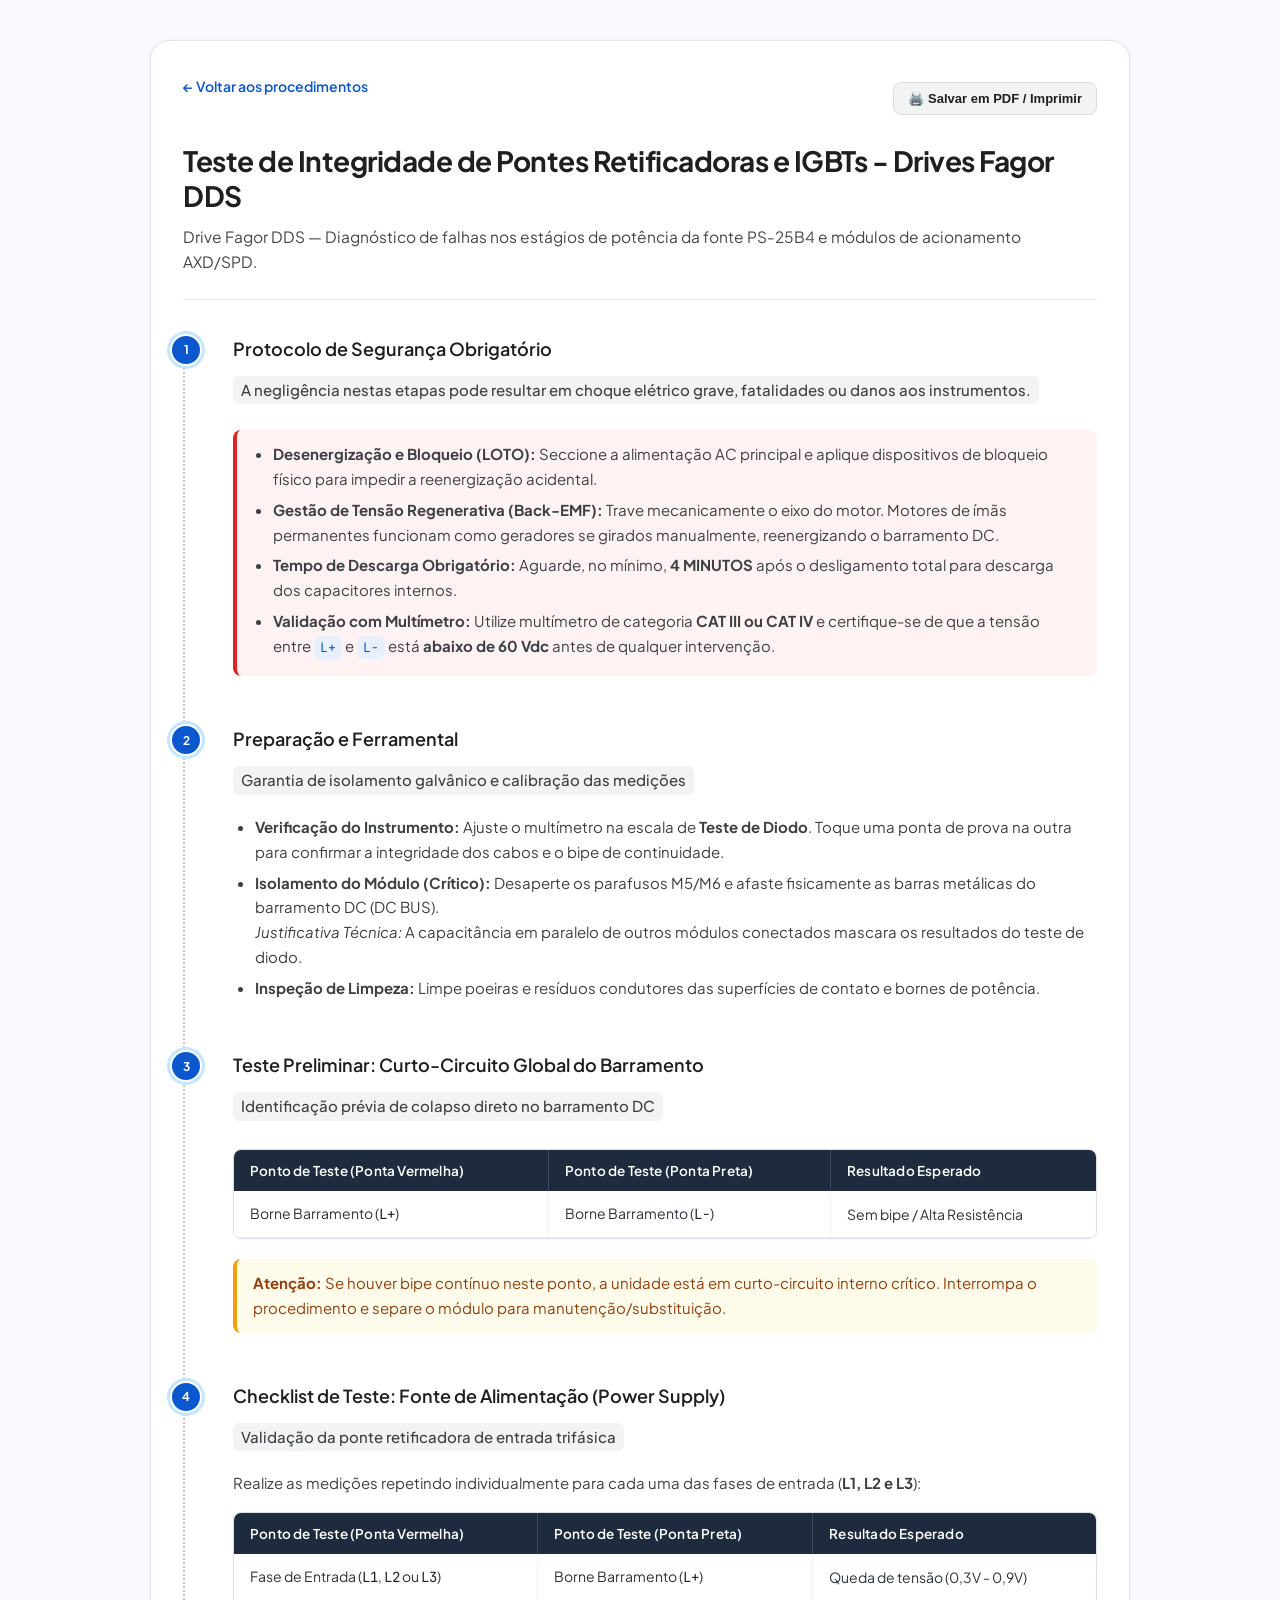
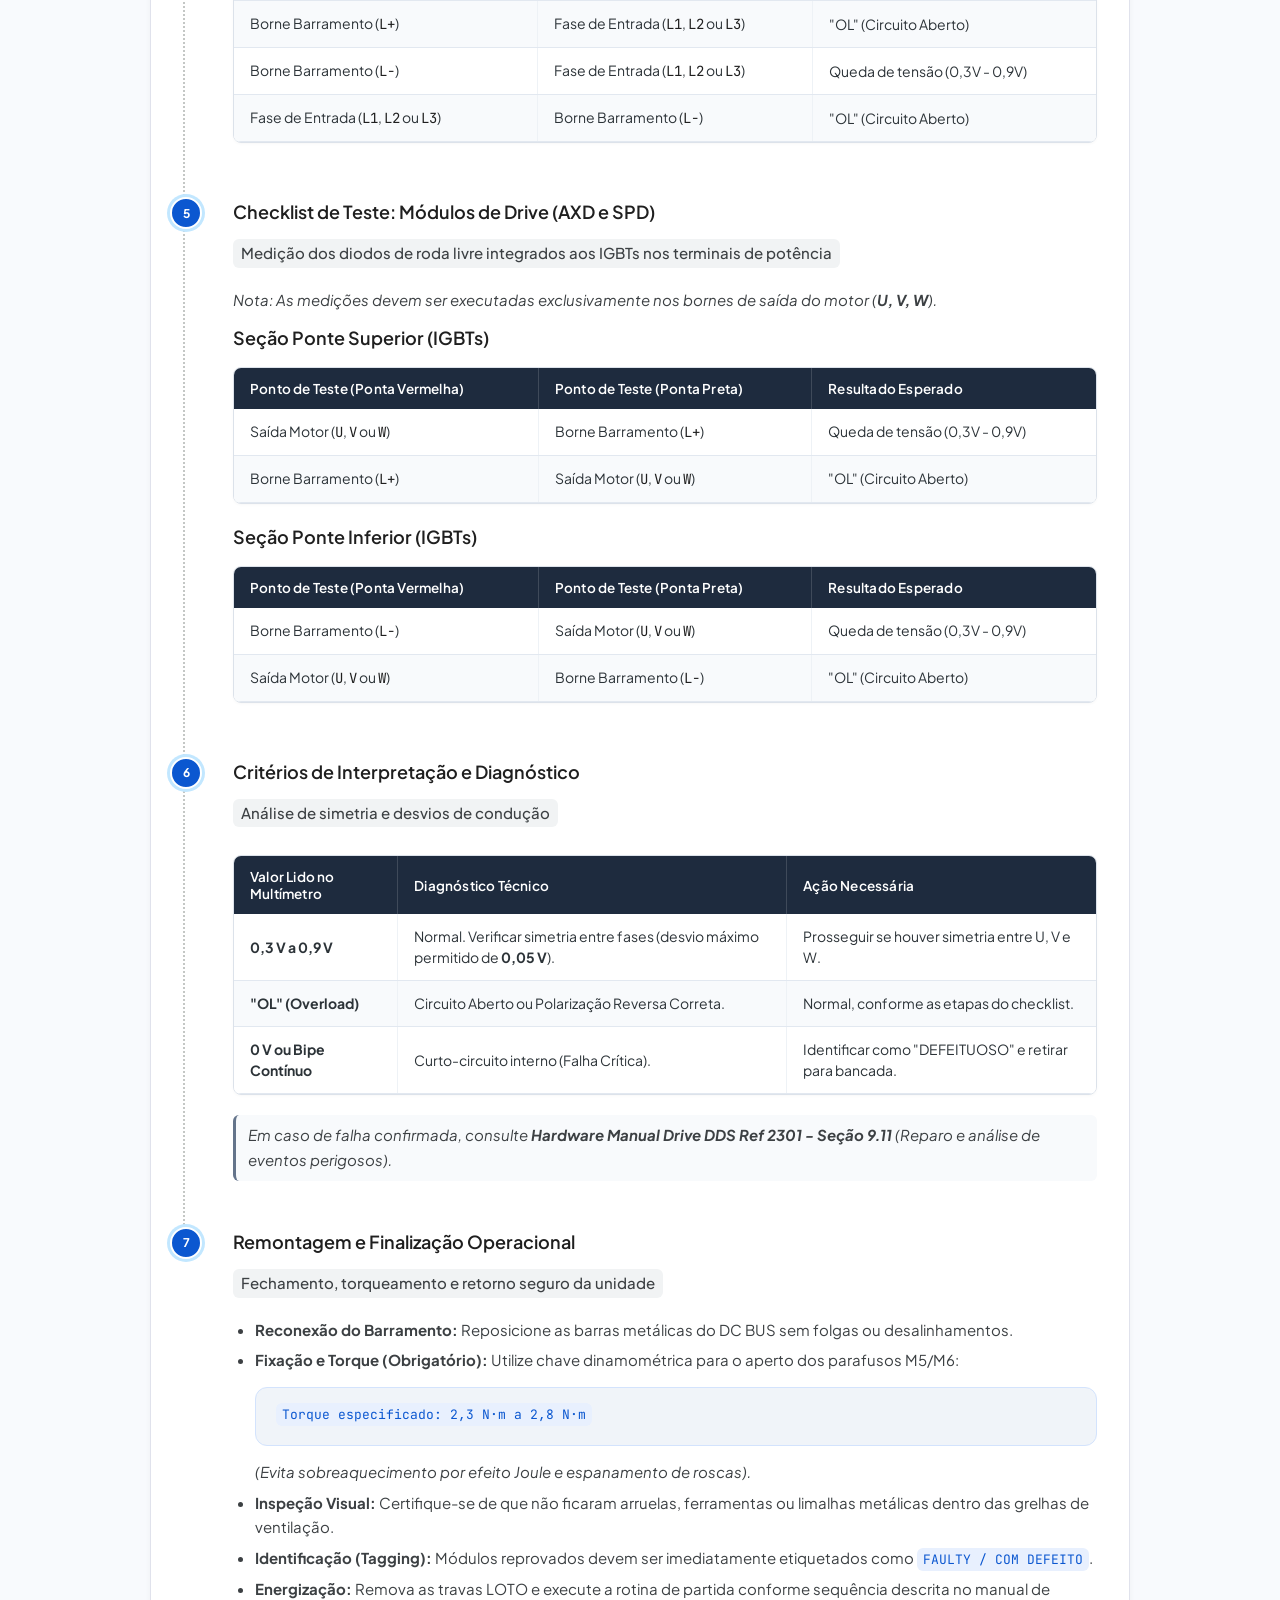
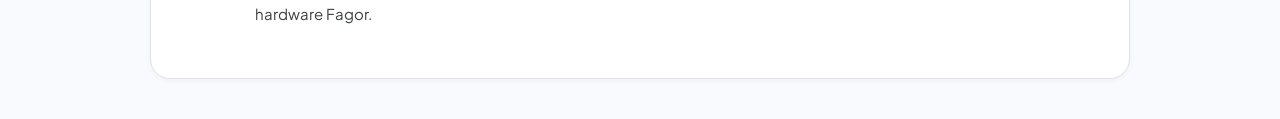
==== fagor/teste-igbts-fagor.html @ 400e3b6c "Atualiza documentação e estrutura de HTML para procedimentos no Hyper-V, adiciona estilo para impres" ====
<!DOCTYPE html>
<html lang="pt-BR">
<head>
    <meta charset="UTF-8">
    <meta name="viewport" content="width=device-width, initial-scale=1.0">
    <title>Teste de Integridade de Pontes Retificadoras e IGBTs - Drives Fagor DDS</title>
    <link rel="stylesheet" href="../css/style.css">
</head>
<body>
    <!-- Rodapé repetido em todas as páginas impressas -->
    <div class="print-footer-all">
        <span><strong>Elaborado por:</strong> Gustavo Vieira Ermelino &bull; e-mail: g3gustavo@gmail.com</span>
    </div>
    
    <div class="container">
        <!-- Retorno ao Menu e Salvar/Imprimir-->
        <div class="doc-actions">
            <a href="../index.html" class="nav-back">← Voltar aos procedimentos</a>
            <button onclick="window.print()" class="btn-print">🖨️ Salvar em PDF / Imprimir</button>
        </div>
                <!-- Cabeçalho do Procedimento -->
        <header class="doc-header">
            <h1>Teste de Integridade de Pontes Retificadoras e IGBTs - Drives Fagor DDS</h1>
            <p class="subtitle">Drive Fagor DDS — Diagnóstico de falhas nos estágios de potência da fonte PS-25B4 e módulos de acionamento AXD/SPD.</p>
        </header>

        <!-- Stepper / Fluxo de Passos -->
        <main class="stepper">

            <!-- Passo 1: Segurança Obrigatória -->
            <div class="step">
                    <h3>Protocolo de Segurança Obrigatório</h3>
                    <p class="step-subtitle">A negligência nestas etapas pode resultar em choque elétrico grave, fatalidades ou danos aos instrumentos.</p>
                    
                    <div class="alert-box danger">
                        <ul>
                            <li><strong>Desenergização e Bloqueio (LOTO):</strong> Seccione a alimentação AC principal e aplique dispositivos de bloqueio físico para impedir a reenergização acidental.</li>
                            <li><strong>Gestão de Tensão Regenerativa (Back-EMF):</strong> Trave mecanicamente o eixo do motor. Motores de ímãs permanentes funcionam como geradores se girados manualmente, reenergizando o barramento DC.</li>
                            <li><strong>Tempo de Descarga Obrigatório:</strong> Aguarde, no mínimo, <strong>4 MINUTOS</strong> após o desligamento total para descarga dos capacitores internos.</li>
                            <li><strong>Validação com Multímetro:</strong> Utilize multímetro de categoria <strong>CAT III ou CAT IV</strong> e certifique-se de que a tensão entre <code>L+</code> e <code>L-</code> está <strong>abaixo de 60 Vdc</strong> antes de qualquer intervenção.</li>
                        </ul>
                </div>
            </div>

            <!-- Passo 2: Preparação e Ferramental -->
            <div class="step">
                    <h3>Preparação e Ferramental</h3>
                    <p class="step-subtitle">Garantia de isolamento galvânico e calibração das medições</p>
                    
                    <ul>
                        <li><strong>Verificação do Instrumento:</strong> Ajuste o multímetro na escala de <strong>Teste de Diodo</strong>. Toque uma ponta de prova na outra para confirmar a integridade dos cabos e o bipe de continuidade.</li>
                        <li><strong>Isolamento do Módulo (Crítico):</strong> Desaperte os parafusos M5/M6 e afaste fisicamente as barras metálicas do barramento DC (DC BUS).
                            <br><em>Justificativa Técnica:</em> A capacitância em paralelo de outros módulos conectados mascara os resultados do teste de diodo.</li>
                        <li><strong>Inspeção de Limpeza:</strong> Limpe poeiras e resíduos condutores das superfícies de contato e bornes de potência.</li>
                    </ul>
            </div>

            <!-- Passo 3: Curto-Circuito Global do Barramento -->
            <div class="step">
                    <h3>Teste Preliminar: Curto-Circuito Global do Barramento</h3>
                    <p class="step-subtitle">Identificação prévia de colapso direto no barramento DC</p>
                    
                    <div class="table-responsive">
                        <table>
                            <thead>
                                <tr>
                                    <th>Ponto de Teste (Ponta Vermelha)</th>
                                    <th>Ponto de Teste (Ponta Preta)</th>
                                    <th>Resultado Esperado</th>
                                </tr>
                            </thead>
                            <tbody>
                                <tr>
                                    <td>Borne Barramento (<code>L+</code>)</td>
                                    <td>Borne Barramento (<code>L-</code>)</td>
                                    <td>Sem bipe / Alta Resistência</td>
                                </tr>
                            </tbody>
                        </table>
                    </div>

                    <div class="callout warning">
                        <p><strong>Atenção:</strong> Se houver bipe contínuo neste ponto, a unidade está em curto-circuito interno crítico. Interrompa o procedimento e separe o módulo para manutenção/substituição.</p>
                    </div>
            </div>

            <!-- Passo 4: Fonte PS-25B4 -->
            <div class="step">
                    <h3>Checklist de Teste: Fonte de Alimentação (Power Supply)</h3>
                    <p class="step-subtitle">Validação da ponte retificadora de entrada trifásica</p>
                    
                    <p>Realize as medições repetindo individualmente para cada uma das fases de entrada (<strong>L1, L2 e L3</strong>):</p>
                    
                    <div class="table-responsive">
                        <table>
                            <thead>
                                <tr>
                                    <th>Ponto de Teste (Ponta Vermelha)</th>
                                    <th>Ponto de Teste (Ponta Preta)</th>
                                    <th>Resultado Esperado</th>
                                </tr>
                            </thead>
                            <tbody>
                                <tr>
                                    <td>Fase de Entrada (<code>L1</code>, <code>L2</code> ou <code>L3</code>)</td>
                                    <td>Borne Barramento (<code>L+</code>)</td>
                                    <td>Queda de tensão (0,3V - 0,9V)</td>
                                </tr>
                                <tr>
                                    <td>Borne Barramento (<code>L+</code>)</td>
                                    <td>Fase de Entrada (<code>L1</code>, <code>L2</code> ou <code>L3</code>)</td>
                                    <td>"OL" (Circuito Aberto)</td>
                                </tr>
                                <tr>
                                    <td>Borne Barramento (<code>L-</code>)</td>
                                    <td>Fase de Entrada (<code>L1</code>, <code>L2</code> ou <code>L3</code>)</td>
                                    <td>Queda de tensão (0,3V - 0,9V)</td>
                                </tr>
                                <tr>
                                    <td>Fase de Entrada (<code>L1</code>, <code>L2</code> ou <code>L3</code>)</td>
                                    <td>Borne Barramento (<code>L-</code>)</td>
                                    <td>"OL" (Circuito Aberto)</td>
                                </tr>
                            </tbody>
                        </table>
                    </div>
            </div>

            <!-- Passo 5: Módulos AXD e SPD -->
            <div class="step">
                    <h3>Checklist de Teste: Módulos de Drive (AXD e SPD)</h3>
                    <p class="step-subtitle">Medição dos diodos de roda livre integrados aos IGBTs nos terminais de potência</p>
                    
                    <p><em>Nota: As medições devem ser executadas exclusivamente nos bornes de saída do motor (<strong>U, V, W</strong>).</em></p>

                    <h3>Seção Ponte Superior (IGBTs)</h3>
                    <div class="table-responsive">
                        <table>
                            <thead>
                                <tr>
                                    <th>Ponto de Teste (Ponta Vermelha)</th>
                                    <th>Ponto de Teste (Ponta Preta)</th>
                                    <th>Resultado Esperado</th>
                                </tr>
                            </thead>
                            <tbody>
                                <tr>
                                    <td>Saída Motor (<code>U</code>, <code>V</code> ou <code>W</code>)</td>
                                    <td>Borne Barramento (<code>L+</code>)</td>
                                    <td>Queda de tensão (0,3V - 0,9V)</td>
                                </tr>
                                <tr>
                                    <td>Borne Barramento (<code>L+</code>)</td>
                                    <td>Saída Motor (<code>U</code>, <code>V</code> ou <code>W</code>)</td>
                                    <td>"OL" (Circuito Aberto)</td>
                                </tr>
                            </tbody>
                        </table>
                    </div>

                    <h3>Seção Ponte Inferior (IGBTs)</h3>
                    <div class="table-responsive">
                        <table>
                            <thead>
                                <tr>
                                    <th>Ponto de Teste (Ponta Vermelha)</th>
                                    <th>Ponto de Teste (Ponta Preta)</th>
                                    <th>Resultado Esperado</th>
                                </tr>
                            </thead>
                            <tbody>
                                <tr>
                                    <td>Borne Barramento (<code>L-</code>)</td>
                                    <td>Saída Motor (<code>U</code>, <code>V</code> ou <code>W</code>)</td>
                                    <td>Queda de tensão (0,3V - 0,9V)</td>
                                </tr>
                                <tr>
                                    <td>Saída Motor (<code>U</code>, <code>V</code> ou <code>W</code>)</td>
                                    <td>Borne Barramento (<code>L-</code>)</td>
                                    <td>"OL" (Circuito Aberto)</td>
                                </tr>
                            </tbody>
                        </table>
                    </div>
            </div>

            <!-- Passo 6: Critérios de Interpretação -->
            <div class="step">
                    <h3>Critérios de Interpretação e Diagnóstico</h3>
                    <p class="step-subtitle">Análise de simetria e desvios de condução</p>
                    
                    <div class="table-responsive">
                        <table>
                            <thead>
                                <tr>
                                    <th>Valor Lido no Multímetro</th>
                                    <th>Diagnóstico Técnico</th>
                                    <th>Ação Necessária</th>
                                </tr>
                            </thead>
                            <tbody>
                                <tr>
                                    <td><strong>0,3 V a 0,9 V</strong></td>
                                    <td>Normal. Verificar simetria entre fases (desvio máximo permitido de <strong>0,05 V</strong>).</td>
                                    <td>Prosseguir se houver simetria entre U, V e W.</td>
                                </tr>
                                <tr>
                                    <td><strong>"OL" (Overload)</strong></td>
                                    <td>Circuito Aberto ou Polarização Reversa Correta.</td>
                                    <td>Normal, conforme as etapas do checklist.</td>
                                </tr>
                                <tr>
                                    <td><strong>0 V ou Bipe Contínuo</strong></td>
                                    <td>Curto-circuito interno (Falha Crítica).</td>
                                    <td>Identificar como "DEFEITUOSO" e retirar para bancada.</td>
                                </tr>
                            </tbody>
                        </table>
                    </div>

                    <p class="info-note"><em>Em caso de falha confirmada, consulte <strong>Hardware Manual Drive DDS Ref 2301 - Seção 9.11</strong> (Reparo e análise de eventos perigosos).</em></p>
            </div>

            <!-- Passo 7: Remontagem (Último passo com classe .step-last) -->
            <div class="step step-last">
                    <h3>Remontagem e Finalização Operacional</h3>
                    <p class="step-subtitle">Fechamento, torqueamento e retorno seguro da unidade</p>
                    
                    <ul>
                        <li><strong>Reconexão do Barramento:</strong> Reposicione as barras metálicas do DC BUS sem folgas ou desalinhamentos.</li>
                        <li><strong>Fixação e Torque (Obrigatório):</strong> Utilize chave dinamométrica para o aperto dos parafusos M5/M6:
                            <pre><code>Torque especificado: 2,3 N·m a 2,8 N·m</code></pre>
                            <em>(Evita sobreaquecimento por efeito Joule e espanamento de roscas).</em>
                        </li>
                        <li><strong>Inspeção Visual:</strong> Certifique-se de que não ficaram arruelas, ferramentas ou limalhas metálicas dentro das grelhas de ventilação.</li>
                        <li><strong>Identificação (Tagging):</strong> Módulos reprovados devem ser imediatamente etiquetados como <code>FAULTY / COM DEFEITO</code>.</li>
                        <li><strong>Energização:</strong> Remova as travas LOTO e execute a rotina de partida conforme sequência descrita no manual de hardware Fagor.</li>
                    </ul>
            </div>

        </main> <!-- /.stepper -->
    </div> <!-- /.container -->

</body>
</html>
---- css/style.css ----
/* =======================================================
   TEMA CLARO - ESTILO GOOGLE / GEMINI / NOTEBOOKLM
   Importação via Google Fonts Oficial (100% compatível)
   ======================================================= */
@import url('https://fonts.googleapis.com/css2?family=Plus+Jakarta+Sans:ital,wght@0,400;0,500;0,600;0,700;1,400&family=JetBrains+Mono:wght@400;500;600&display=swap');

* {
  box-sizing: border-box;
}

body {
  /* Tipografia arredondada estilo Google Material 3 */
  font-family: 'Plus Jakarta Sans', -apple-system, BlinkMacSystemFont, "Segoe UI", Roboto, sans-serif;
  background-color: #f8fafd; /* Fundo cinza suave do Gemini */
  color: #1f1f1f;
  margin: 0;
  padding: 40px 16px;
  display: flex;
  justify-content: center;
  -webkit-font-smoothing: antialiased;
}

.container {
  width: 100%;
  max-width: 980px;
  background-color: #ffffff;
  border: 1px solid #e0e2ec;
  border-radius: 20px; /* Bordas suaves de card */
  padding: 36px 32px;
  box-shadow: 0 2px 6px rgba(0, 0, 0, 0.04);
}

/* Botão de retorno */
.nav-back {
  display: inline-flex;
  align-items: center;
  gap: 6px;
  color: #0b57d0; /* Azul característico Google */
  text-decoration: none;
  font-size: 14px;
  font-weight: 600;
  margin-bottom: 24px;
  transition: opacity 0.15s ease;
}

.nav-back:hover {
  opacity: 0.8;
  text-decoration: underline;
}

/* Cabeçalho Principal (Maior e com mais presença) */
.doc-header {
  border-bottom: 1px solid #e0e2ec;
  padding-bottom: 24px;
  margin-bottom: 36px;
}

.doc-header h1 {
  color: #1f1f1f;
  font-size: 28px; /* Aumentado para dar peso de título */
  font-weight: 700;
  margin: 0 0 12px 0;
  letter-spacing: -0.5px;
}

.doc-header p {
  color: #444746;
  font-size: 15.5px; /* Mais legível */
  line-height: 1.6;
  margin: 0;
}

/* Stepper: Linha conectora e contador */
.stepper {
  counter-reset: step-counter;
}

.step, .step-last {
  counter-increment: step-counter;
  position: relative;
  padding-left: 48px; /* Mais espaço entre o círculo e o texto */
  padding-bottom: 36px;
  border-left: 2px dotted #c4c7c5;
}

/* Círculo com o número (Maior e com anel de destaque) */
.step::before, .step-last::before {
  content: counter(step-counter);
  position: absolute;
  left: -15px;
  top: -2px;
  width: 28px;
  height: 28px;
  border-radius: 50%;
  background: #0b57d0;
  border: 2px solid #ffffff;
  box-shadow: 0 0 0 3px #c2e7ff; /* Anel azul claro característico do Material Design */
  color: #ffffff;
  font-size: 12px;
  font-weight: 700;
  display: flex;
  align-items: center;
  justify-content: center;
}

.step-last {
  border-left: 2px solid transparent !important;
  padding-bottom: 0;
}

/* Títulos dos Passos */
.step h3, .step-last h3 {
  margin: 0 0 6px 0;
  font-size: 18px; /* Destacado em relação ao corpo */
  font-weight: 600;
  line-height: 26px;
  color: #1f1f1f;
}

/* Subtítulo / Badge de contexto */
.step-subtitle {
  display: inline-block;
  font-size: 13px;
  font-weight: 500;
  color: #5f6368;
  background-color: #f1f3f4;
  padding: 2px 8px;
  border-radius: 6px;
  margin-bottom: 12px;
}

/* Textos e Listas */
.step p, .step-last p {
  font-size: 15px;
  line-height: 1.65;
  color: #3c4043;
  margin: 8px 0 12px 0;
}

.step ul, .step-last ul {
  margin: 8px 0 16px 0;
  padding-left: 22px;
  font-size: 15px;
  line-height: 1.65;
  color: #3c4043;
}

.step li, .step-last li {
  margin-bottom: 6px;
}

/* Bloco de Código Estilo Gemini */
pre {
  background-color: #f0f4f9; /* Fundo cinza-azulado do Gemini */
  border: 1px solid #d3e3fd;
  border-radius: 12px;
  padding: 16px 20px;
  overflow-x: auto;
  margin: 14px 0;
}

code {
  font-family: 'JetBrains Mono', Consolas, monospace;
  font-size: 14px; /* Tamanho confortável para leitura de comandos */
  color: #1f1f1f;
  line-height: 1.5;
}

/* Código em linha (dentro do texto comum) */
p code, li code {
  background-color: #e8f0fe;
  color: #0b57d0;
  padding: 3px 6px;
  border-radius: 6px;
  font-size: 13px;
  font-family: 'JetBrains Mono', Consolas, monospace;
}

/* Imagens dos Passos */
.step-img {
  max-width: 100%;
  border-radius: 12px;
  border: 1px solid #e0e2ec;
  margin: 14px 0;
  display: block;
}
/* =======================================================
   TABELAS TÉCNICAS (ESTILO DASHBOARD / DOCS)
   ======================================================= */
.table-responsive {
  width: 100%;
  overflow-x: auto;
  margin: 16px 0 20px 0;
  border-radius: 8px;
  border: 1px solid #dce2ea;
  box-shadow: 0 1px 3px rgba(0, 0, 0, 0.03);
}

table {
  width: 100%;
  border-collapse: collapse;
  font-size: 14px;
  text-align: left;
  background-color: #ffffff;
}

thead tr {
  background-color: #1e2b3e; /* Azul marinho escuro dos exemplos */
  color: #ffffff;
}

th {
  padding: 12px 16px;
  font-weight: 600;
  font-size: 13.5px;
  letter-spacing: 0.2px;
  border-right: 1px solid rgba(255, 255, 255, 0.15);
}

th:last-child {
  border-right: none;
}

td {
  padding: 12px 16px;
  color: #2c3338;
  border-bottom: 1px solid #e2e8f0;
  border-right: 1px solid #eef2f6;
  line-height: 1.5;
  vertical-align: middle;
}

td:last-child {
  border-right: none;
}

/* Linhas zebradas suaves */
tbody tr:nth-child(even) {
  background-color: #f8fafc;
}

tbody tr:hover {
  background-color: #f1f5f9;
}

/* Alertas e avisos usados na página */
.alert-box.danger {
  background-color: #fef2f2;
  border-left: 4px solid #dc2626;
  border-radius: 8px;
  padding: 12px 18px;
  margin: 14px 0;
}

.alert-box.danger ul {
  margin: 0;
  padding-left: 18px;
}

.callout.warning {
  background-color: #fffbeb;
  border-left: 4px solid #f59e0b;
  border-radius: 8px;
  padding: 12px 16px;
  margin: 14px 0;
}

.callout.warning p {
  margin: 0;
  color: #92400e;
}

.info-note {
  font-size: 13.5px;
  color: #475569;
  background-color: #f8fafc;
  padding: 8px 12px;
  border-radius: 6px;
  border-left: 3px solid #64748b;
  margin-top: 10px;
}
/* =======================================================
   BARRA DE AÇÕES (PRINT / PDF / VOLTAR)
   ======================================================= */
/* Barra de ações do topo */
.doc-actions {
  display: flex;
  justify-content: space-between;
  align-items: center;
  margin-bottom: 24px;
}

/* Botão de impressão estilo Google */
.btn-print {
  display: inline-flex;
  align-items: center;
  gap: 6px;
  background-color: #f1f3f4;
  color: #1f1f1f;
  border: 1px solid #dadce0;
  padding: 8px 14px;
  border-radius: 8px;
  font-size: 13px;
  font-weight: 600;
  cursor: pointer;
  transition: background-color 0.2s;
}

.btn-print:hover {
  background-color: #e8eaed;
}

/* =======================================================
   REGRAS EXCLUSIVAS PARA IMPRESSÃO / SALVAR PDF
   ======================================================= */
@media print {
  body {
    background-color: #ffffff;
    padding: 0;
  }

  .container {
    border: none;
    box-shadow: none;
    padding: 0;
    max-width: 96%;
  }

  /* Oculta os botões para não saírem na folha/PDF */
  .doc-actions,
  .nav-back,
  .btn-print {
    display: none !important;
  }

  /* Evita que blocos importantes quebrem no meio da página */
  .step, .table-responsive, pre {
    page-break-inside: avoid;
  }
  /* Força o navegador a renderizar todas as cores de fundo e bordas */
  *,
  *::before,
  *::after {
    -webkit-print-color-adjust: exact !important;
    print-color-adjust: exact !important;
  }

  /* Garante especificamente o azul marinho do cabeçalho da tabela */
  thead tr {
    background-color: #1e2b3e !important;
    color: #ffffff !important;
  }

  /* Mantém as zebras das linhas pares */
  tbody tr:nth-child(even) {
    background-color: #f8fafc !important;
  }

  /* Mantém o fundo dos blocos de código */
  pre {
    background-color: #f0f4f9 !important;
    border-color: #d3e3fd !important;
  }
}
/* =======================================================
    RODAPÉ FIXO PARA IMPRESSÃO / PDF
   ======================================================= */
/* Oculta o rodapé durante o uso normal da página web */
.print-footer-all {
  display: none;
}

@media print {
  /* Reserva espaço na parte inferior de cada folha para o texto não sobrepor */
  @page {
    margin-top: 15mm;
    margin-bottom: 20mm;
    margin-left: 15mm;
    margin-right: 15mm;
  }

  /* Faz o navegador carimbar o elemento no rodapé de todas as páginas geradas */
  .print-footer-all {
    display: block !important;
    position: fixed;
    bottom: 0;
    left: 0;
    right: 0;
    width: 100%;
    text-align: center;
    font-size: 11px;
    color: #444746;
    padding-top: 6px;
    border-top: 1px solid #dce2ea;
    background-color: #ffffff;
  }
}
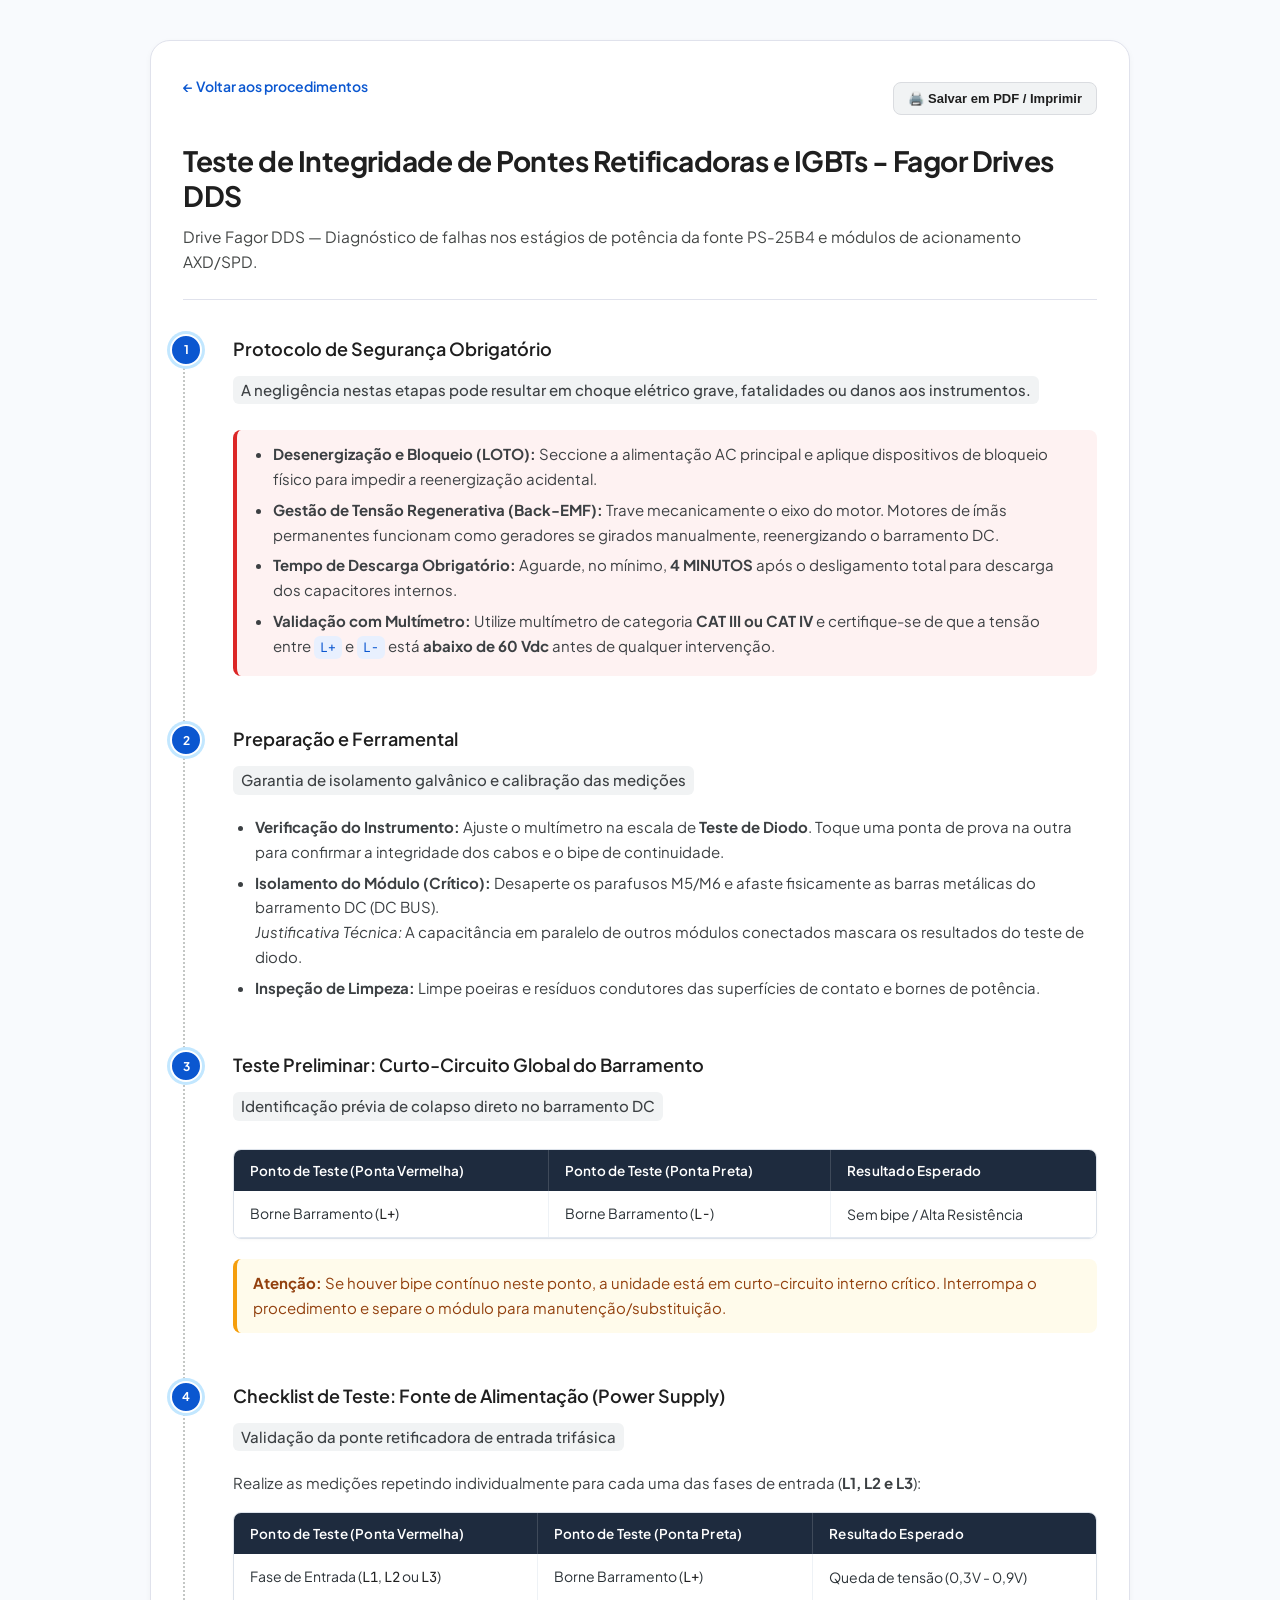
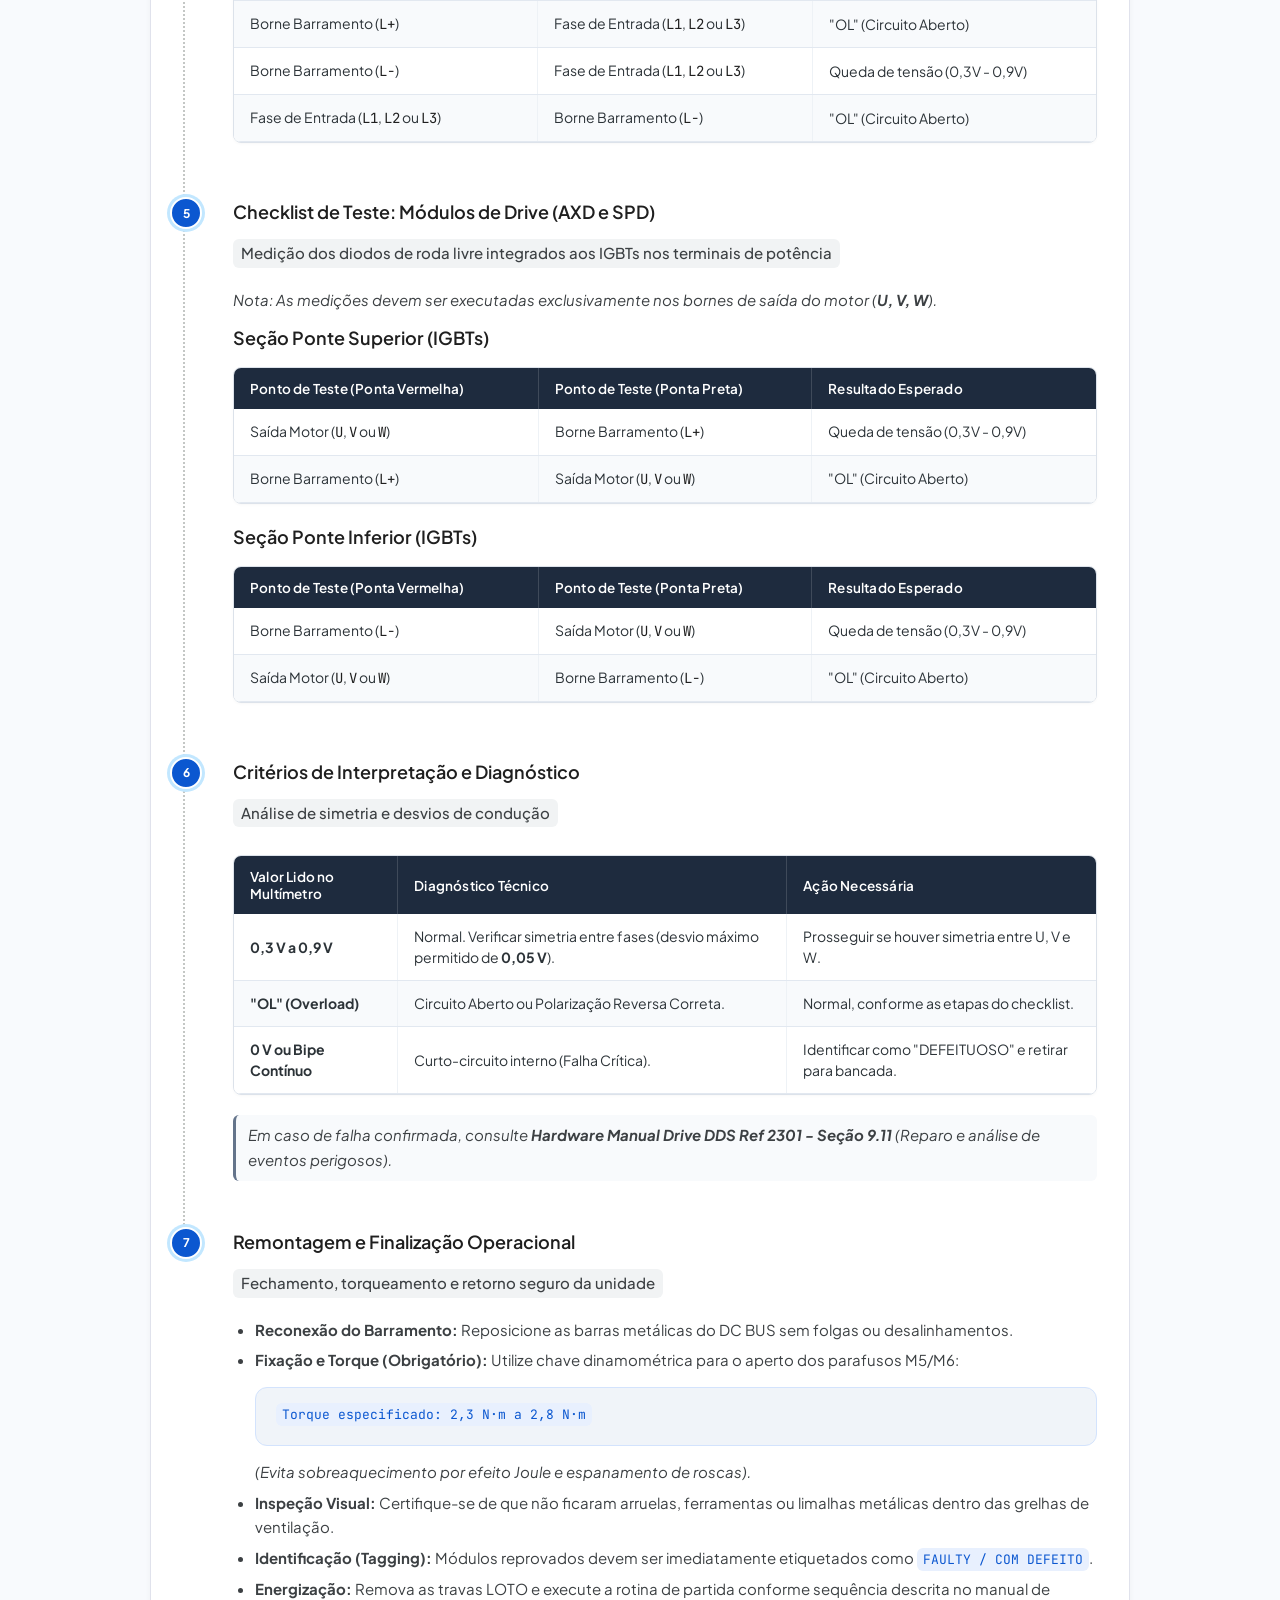
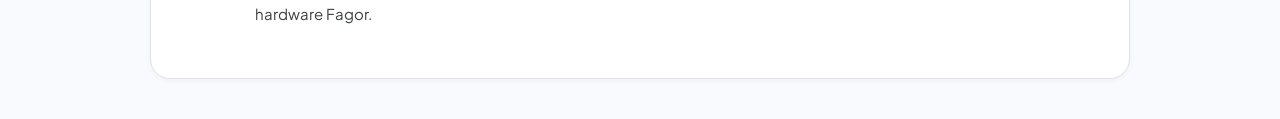
==== commit e54559d3: "Atualiza título e cabeçalho do documento de teste de IGBTs, adiciona nova página sobre comunicação R" ====
--- a/fagor/teste-igbts-fagor.html
+++ b/fagor/teste-igbts-fagor.html
@@ -3,7 +3,7 @@
 <head>
     <meta charset="UTF-8">
     <meta name="viewport" content="width=device-width, initial-scale=1.0">
-    <title>Teste de Integridade de Pontes Retificadoras e IGBTs - Drives Fagor DDS</title>
+    <title>Teste de Integridade de Pontes Retificadoras e IGBTs - Fagor Drives DDS</title>
     <link rel="stylesheet" href="../css/style.css">
 </head>
 <body>
@@ -20,7 +20,7 @@
         </div>
                 <!-- Cabeçalho do Procedimento -->
         <header class="doc-header">
-            <h1>Teste de Integridade de Pontes Retificadoras e IGBTs - Drives Fagor DDS</h1>
+            <h1>Teste de Integridade de Pontes Retificadoras e IGBTs - Fagor Drives DDS</h1>
             <p class="subtitle">Drive Fagor DDS — Diagnóstico de falhas nos estágios de potência da fonte PS-25B4 e módulos de acionamento AXD/SPD.</p>
         </header>
 
--- a/css/style.css
+++ b/css/style.css
@@ -323,7 +323,7 @@
     border: none;
     box-shadow: none;
     padding: 0;
-    max-width: 96%;
+    max-width: 90%;
   }
 
   /* Oculta os botões para não saírem na folha/PDF */
@@ -332,6 +332,7 @@
   .btn-print {
     display: none !important;
   }
+
 
   /* Evita que blocos importantes quebrem no meio da página */
   .step, .table-responsive, pre {
